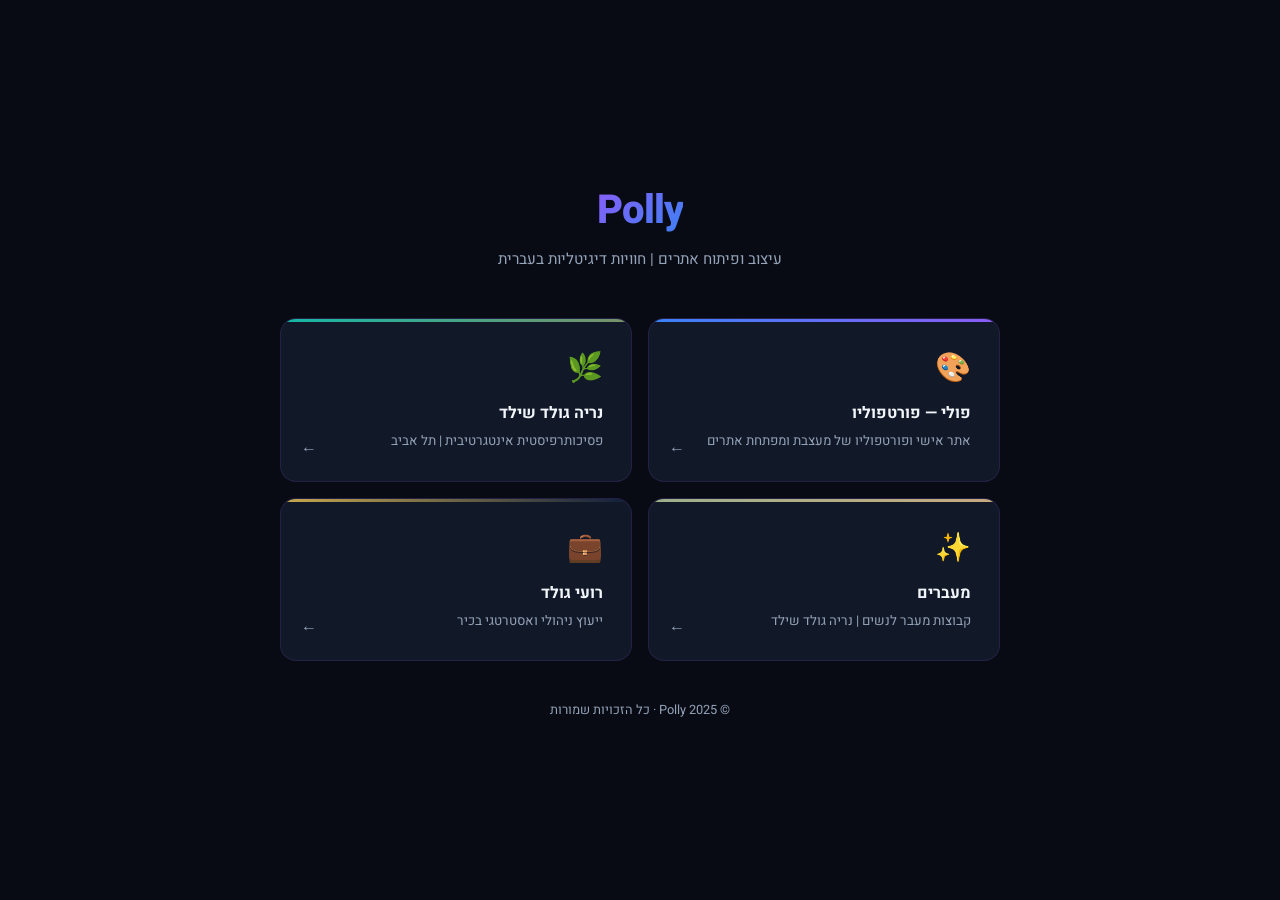
==== index.html @ 818795b5 "Add index.html hub page for GitHub Pages https://claude.ai/code/session_01SWTUJjg7xeftbd9vX3VZ4K" ====
<!DOCTYPE html>
<html lang="he" dir="rtl">
<head>
  <meta charset="UTF-8">
  <meta name="viewport" content="width=device-width, initial-scale=1.0">
  <title>Polly | עיצוב ופיתוח אתרים</title>
  <link rel="preconnect" href="https://fonts.googleapis.com">
  <link href="https://fonts.googleapis.com/css2?family=Heebo:wght@300;400;600;700;800&display=swap" rel="stylesheet">
  <style>
    :root {
      --bg: #080b14;
      --card: #111827;
      --purple: #8b5cf6;
      --blue: #3b82f6;
      --gold: #f59e0b;
      --teal: #14b8a6;
      --text: #f1f5f9;
      --muted: #94a3b8;
      --border: rgba(139,92,246,0.15);
    }
    *, *::before, *::after { box-sizing: border-box; margin: 0; padding: 0; }
    body {
      font-family: 'Heebo', sans-serif;
      background: var(--bg);
      color: var(--text);
      min-height: 100vh;
      display: flex;
      flex-direction: column;
      align-items: center;
      justify-content: center;
      padding: 40px 20px;
    }
    .logo {
      font-size: 2.5rem;
      font-weight: 800;
      background: linear-gradient(135deg, #8b5cf6, #3b82f6);
      -webkit-background-clip: text;
      -webkit-text-fill-color: transparent;
      background-clip: text;
      margin-bottom: 8px;
      letter-spacing: -1px;
    }
    .tagline {
      color: var(--muted);
      font-size: 0.95rem;
      margin-bottom: 48px;
    }
    .grid {
      display: grid;
      grid-template-columns: repeat(2, 1fr);
      gap: 16px;
      max-width: 720px;
      width: 100%;
    }
    .card {
      background: var(--card);
      border: 1px solid var(--border);
      border-radius: 16px;
      padding: 28px;
      text-decoration: none;
      color: var(--text);
      transition: all 0.3s ease;
      position: relative;
      overflow: hidden;
    }
    .card::before {
      content: '';
      position: absolute;
      top: 0; left: 0; right: 0;
      height: 3px;
    }
    .card-1::before { background: linear-gradient(to left, #8b5cf6, #3b82f6); }
    .card-2::before { background: linear-gradient(to left, #7a9168, #14b8a6); }
    .card-3::before { background: linear-gradient(to left, #c8a97e, #9cb08a); }
    .card-4::before { background: linear-gradient(to left, #0f1e3c, #c9a94e); }
    .card:hover {
      border-color: rgba(139,92,246,0.4);
      transform: translateY(-4px);
      box-shadow: 0 12px 40px rgba(0,0,0,0.4);
    }
    .card-icon { font-size: 1.8rem; margin-bottom: 12px; display: block; }
    .card-title { font-size: 1rem; font-weight: 700; margin-bottom: 6px; }
    .card-desc { font-size: 0.83rem; color: var(--muted); line-height: 1.6; }
    .card-arrow {
      position: absolute;
      bottom: 20px;
      left: 20px;
      font-size: 1rem;
      color: var(--muted);
      transition: transform 0.2s;
    }
    .card:hover .card-arrow { transform: translateX(-4px); color: var(--purple); }
    .footer-text {
      margin-top: 40px;
      color: var(--muted);
      font-size: 0.8rem;
    }
    @media (max-width: 520px) { .grid { grid-template-columns: 1fr; } }
  </style>
</head>
<body>
  <div class="logo">Polly</div>
  <div class="tagline">עיצוב ופיתוח אתרים | חוויות דיגיטליות בעברית</div>
  <div class="grid">
    <a href="polly.html" class="card card-1">
      <span class="card-icon">🎨</span>
      <div class="card-title">פולי — פורטפוליו</div>
      <div class="card-desc">אתר אישי ופורטפוליו של מעצבת ומפתחת אתרים</div>
      <span class="card-arrow">←</span>
    </a>
    <a href="neria-gold.html" class="card card-2">
      <span class="card-icon">🌿</span>
      <div class="card-title">נריה גולד שילד</div>
      <div class="card-desc">פסיכותרפיסטית אינטגרטיבית | תל אביב</div>
      <span class="card-arrow">←</span>
    </a>
    <a href="Index.html" class="card card-3">
      <span class="card-icon">✨</span>
      <div class="card-title">מעברים</div>
      <div class="card-desc">קבוצות מעבר לנשים | נריה גולד שילד</div>
      <span class="card-arrow">←</span>
    </a>
    <a href="roy-gold.html" class="card card-4">
      <span class="card-icon">💼</span>
      <div class="card-title">רועי גולד</div>
      <div class="card-desc">ייעוץ ניהולי ואסטרטגי בכיר</div>
      <span class="card-arrow">←</span>
    </a>
  </div>
  <div class="footer-text">© 2025 Polly · כל הזכויות שמורות</div>
</body>
</html>
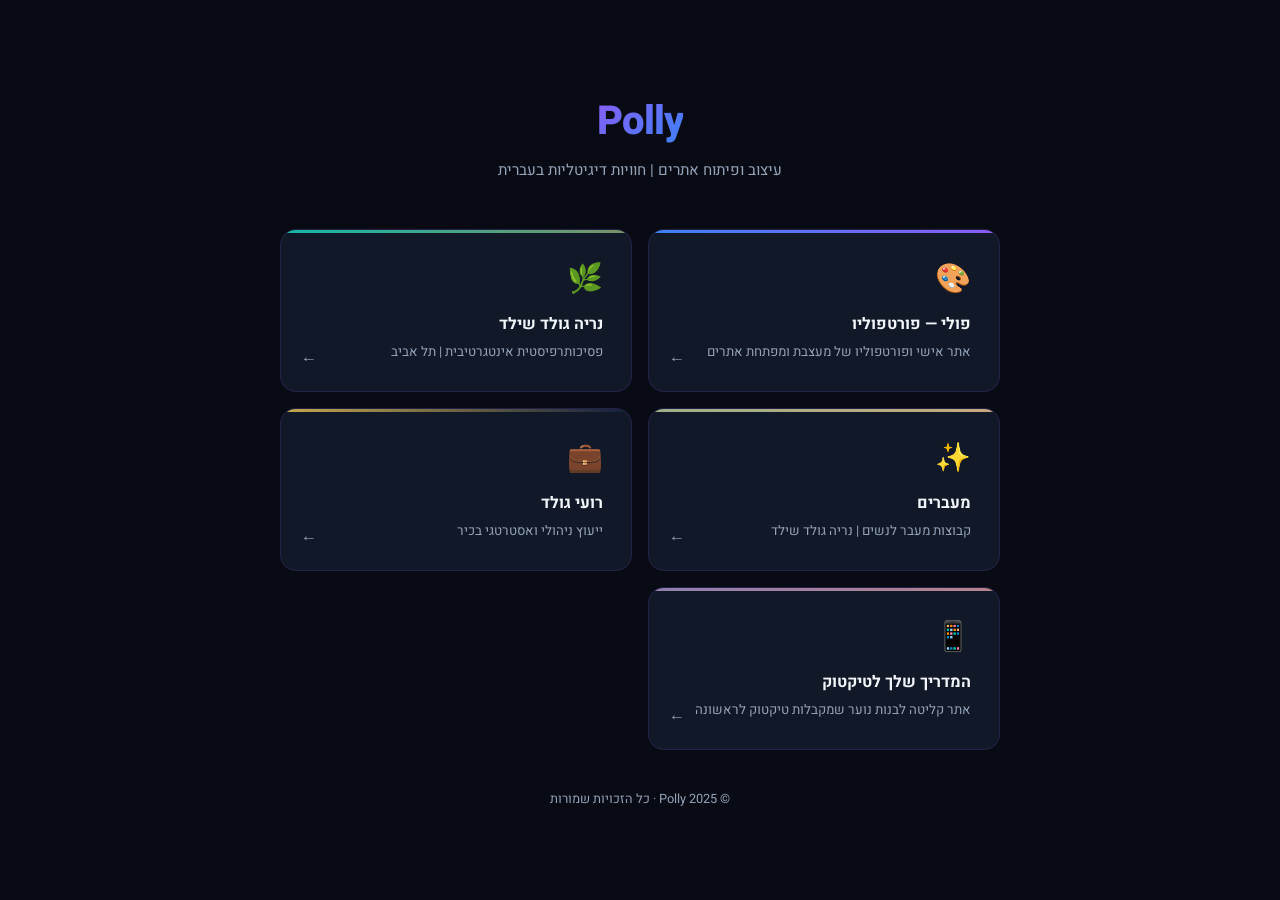
==== commit d0a802e0: "Add TikTok onboarding site for teens (Hebrew, RTL) Single-page teen-facing guide covering attention " ====
--- a/index.html
+++ b/index.html
@@ -73,6 +73,7 @@
     .card-2::before { background: linear-gradient(to left, #7a9168, #14b8a6); }
     .card-3::before { background: linear-gradient(to left, #c8a97e, #9cb08a); }
     .card-4::before { background: linear-gradient(to left, #0f1e3c, #c9a94e); }
+    .card-5::before { background: linear-gradient(to left, #b8828c, #8f7fb0); }
     .card:hover {
       border-color: rgba(139,92,246,0.4);
       transform: translateY(-4px);
@@ -126,6 +127,12 @@
       <div class="card-desc">ייעוץ ניהולי ואסטרטגי בכיר</div>
       <span class="card-arrow">←</span>
     </a>
+    <a href="tiktok-onboarding.html" class="card card-5">
+      <span class="card-icon">📱</span>
+      <div class="card-title">המדריך שלך לטיקטוק</div>
+      <div class="card-desc">אתר קליטה לבנות נוער שמקבלות טיקטוק לראשונה</div>
+      <span class="card-arrow">←</span>
+    </a>
   </div>
   <div class="footer-text">© 2025 Polly · כל הזכויות שמורות</div>
 </body>
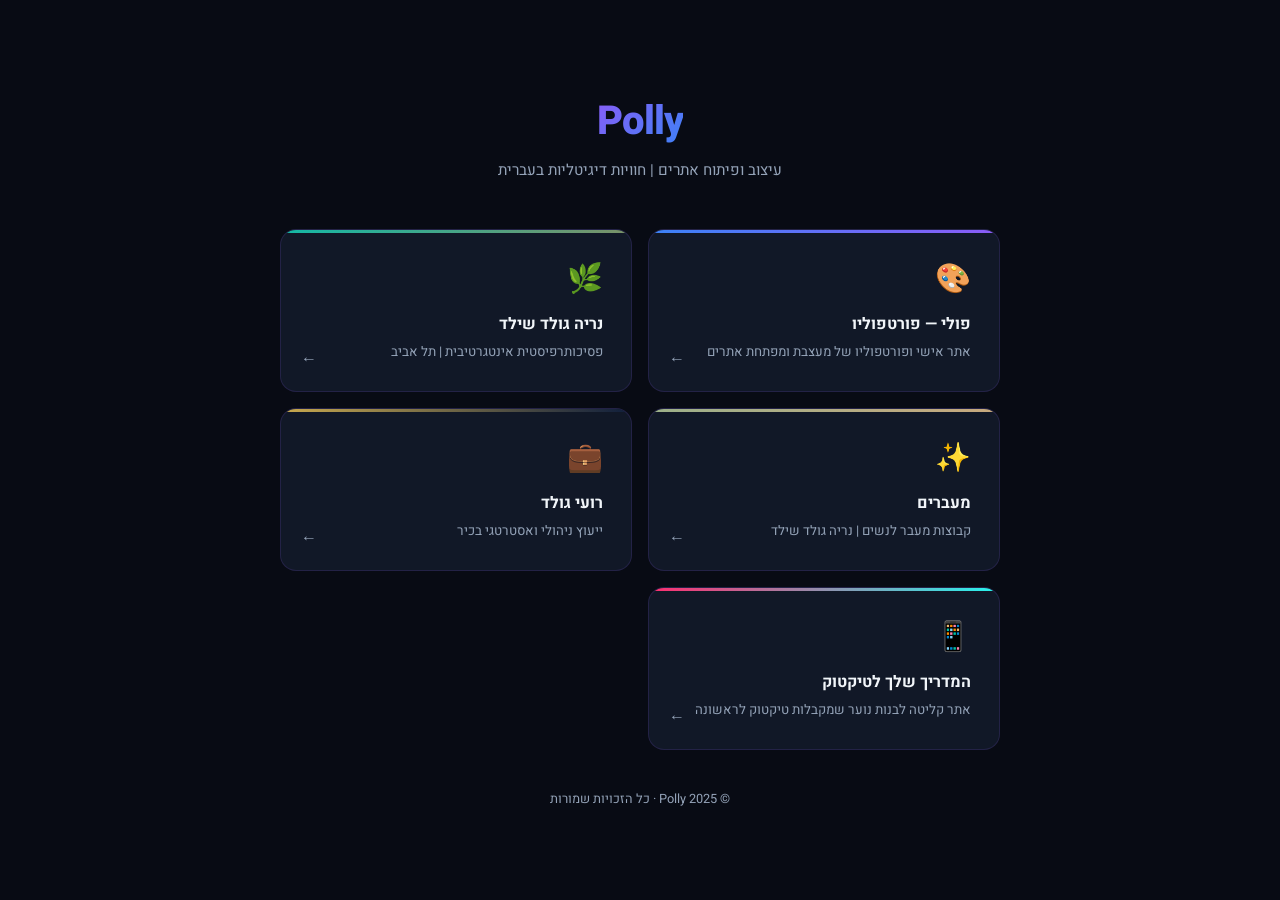
==== commit c613b6d5: "Redesign TikTok guide as a vibrant app-like dark UI Rebuilds the teen-facing page with a TikTok-insp" ====
--- a/index.html
+++ b/index.html
@@ -73,7 +73,7 @@
     .card-2::before { background: linear-gradient(to left, #7a9168, #14b8a6); }
     .card-3::before { background: linear-gradient(to left, #c8a97e, #9cb08a); }
     .card-4::before { background: linear-gradient(to left, #0f1e3c, #c9a94e); }
-    .card-5::before { background: linear-gradient(to left, #b8828c, #8f7fb0); }
+    .card-5::before { background: linear-gradient(to left, #25f4ee, #ff2d6f); }
     .card:hover {
       border-color: rgba(139,92,246,0.4);
       transform: translateY(-4px);
